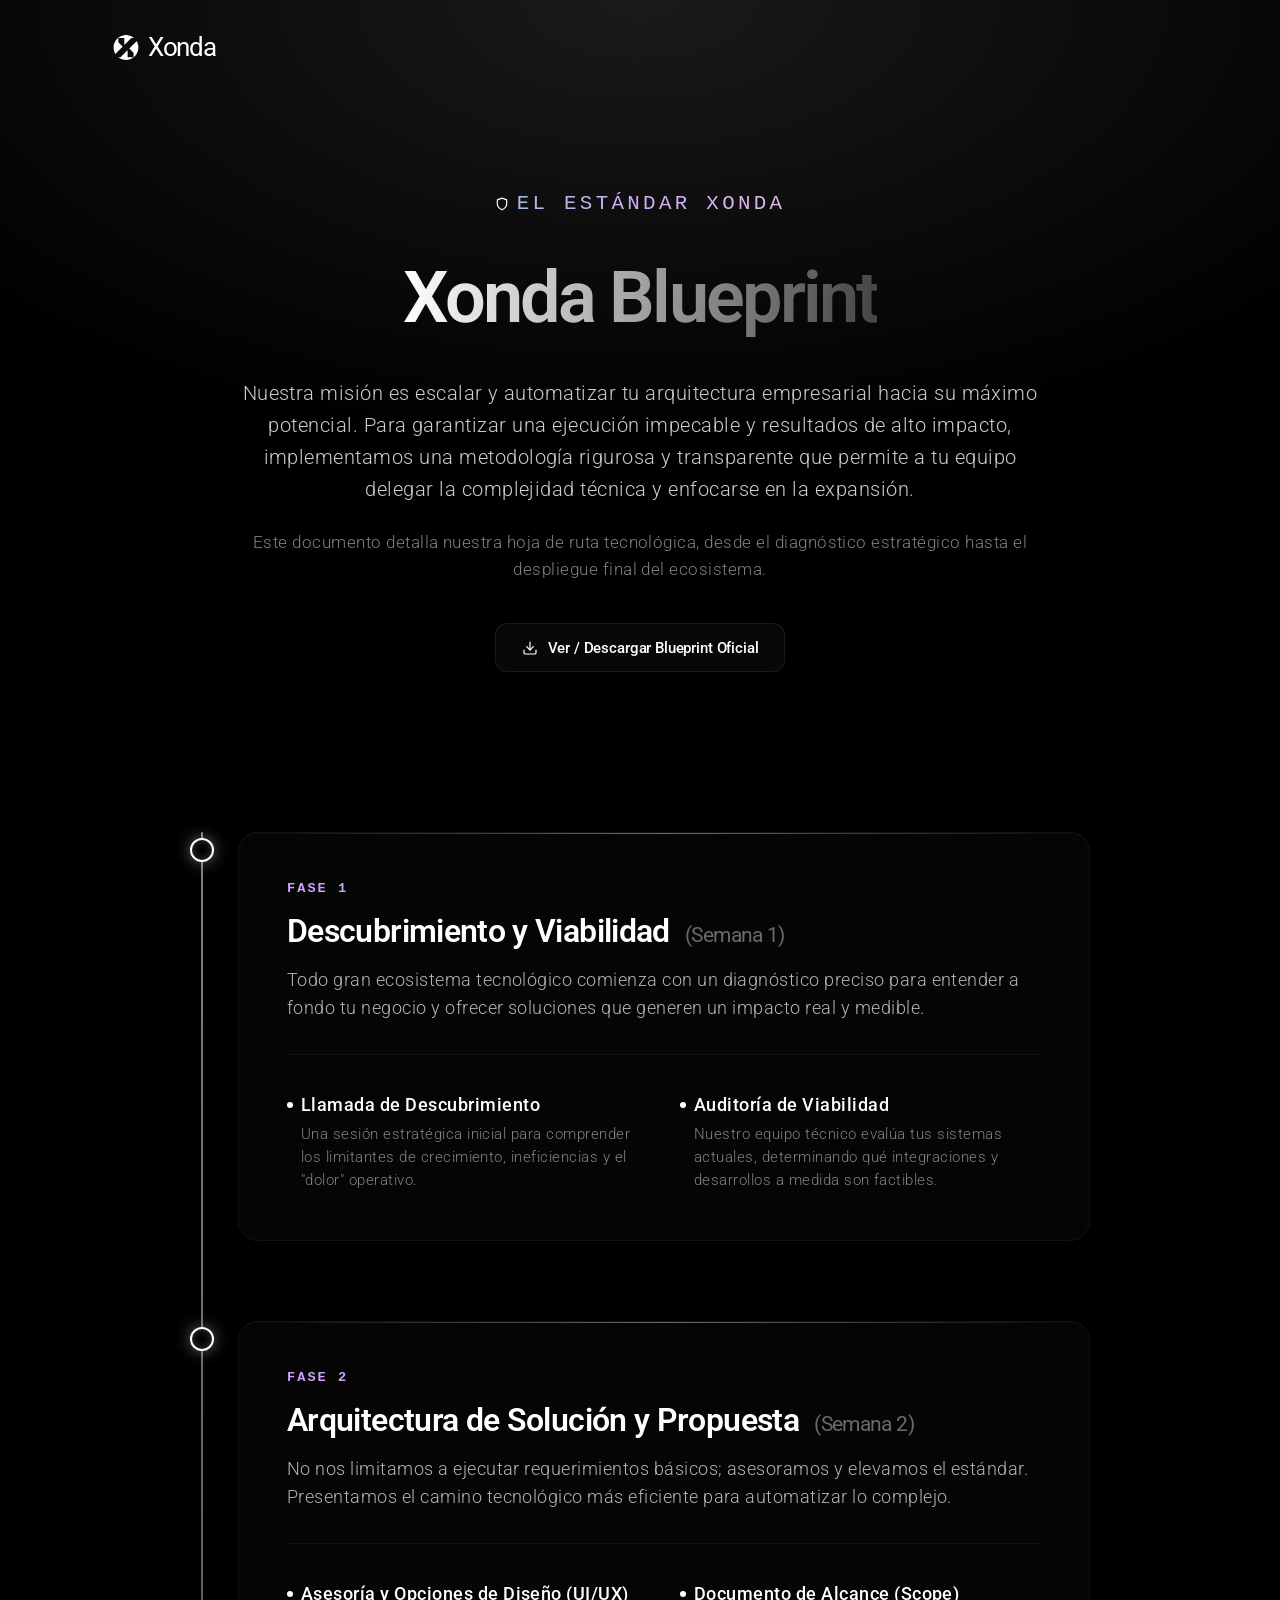
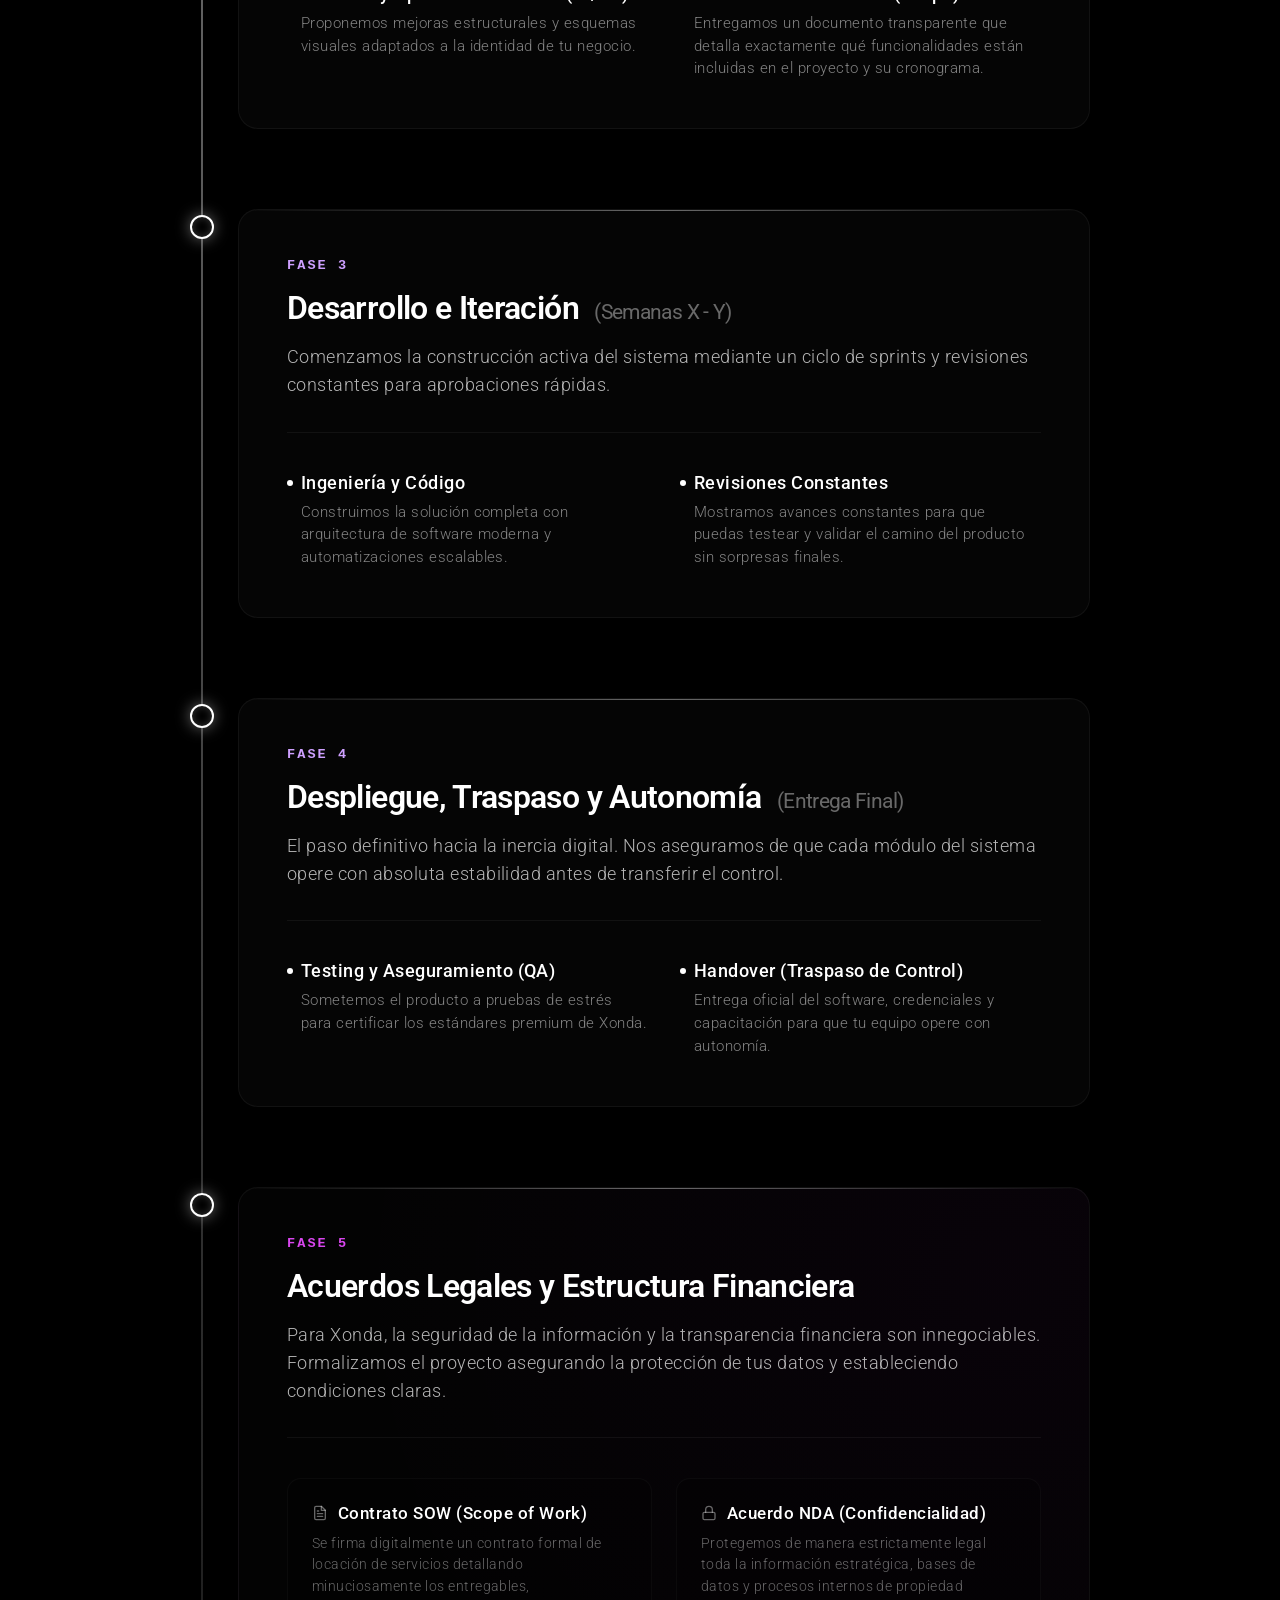
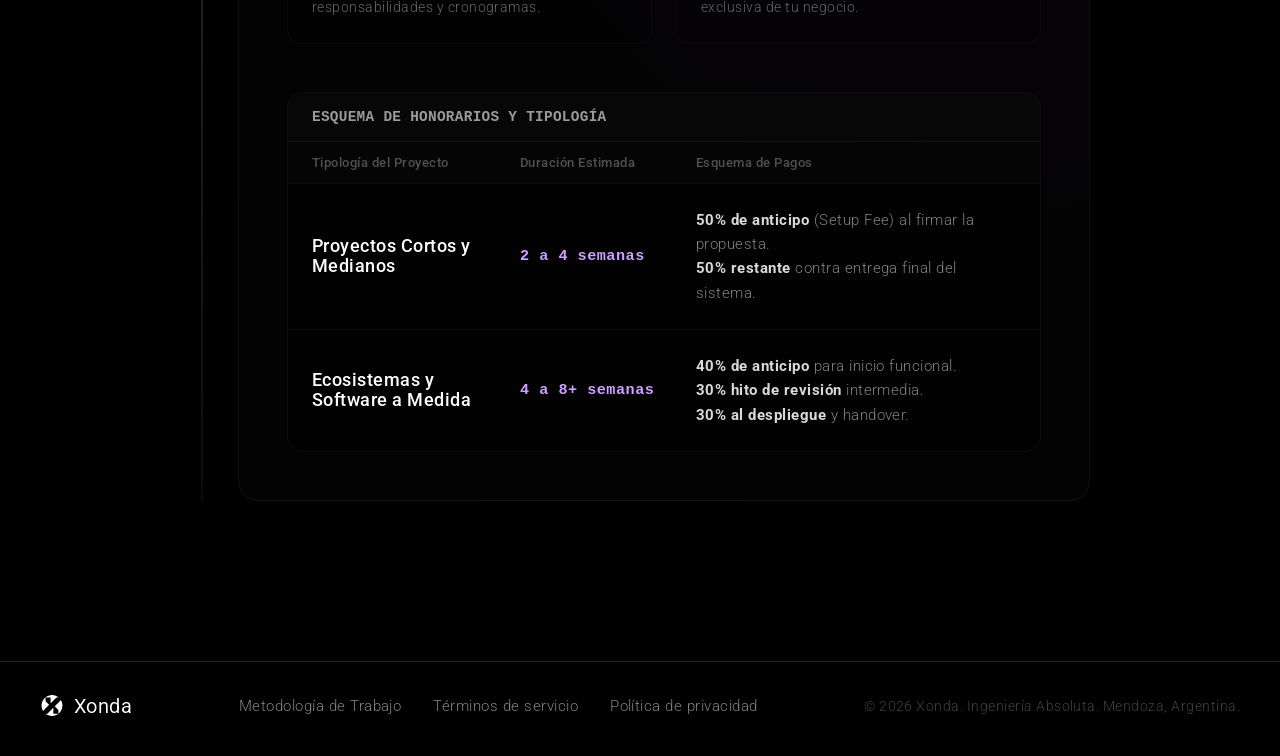
==== blueprint.html @ 981a7afd "Agregado de pestañas TyS, Blueprint y Privacidad" ====
<html>
    <head>
        <meta charset="UTF-8">
        <meta name="viewport" content="width=device-width, initial-scale=1.0">
        <title>Xonda</title>
        <link rel="icon" type="image/svg+xml" href="favicon.svg">
        <link rel="preconnect" href="https://fonts.googleapis.com">
        <link rel="preconnect" href="https://fonts.gstatic.com" crossorigin>
        <link href="https://fonts.googleapis.com/css2?family=Roboto:wght@300;400;500;600;700&display=swap" rel="stylesheet">
        <link rel="stylesheet" href="global.css">
        <link rel="stylesheet" href="blueprint.css">
    </head>

    <nav class="navbar">
        <a href="index.html" class="logo">
            <svg width="28" height="25" viewBox="0 0 2490 2242" xmlns="http://www.w3.org/2000/svg">
                <g transform="translate(0, 2242) scale(0.1, -0.1)" fill="currentColor" stroke="none">
                    <path d="M12160 22313 c-315 -7 -880 -52 -1180 -93 -551 -76 -1030 -174 -1540 -314 -306 -85 -725 -228 -853 -292 -16 -8 -35 -14 -43 -14 -8 0 -25 -6 -37 -14 -12 -8 -51 -24 -85 -35 -35 -11 -79 -30 -97 -41 -18 -11 -44 -20 -59 -20 -14 0 -26 -3 -26 -7 0 -9 -69 -38 -112 -49 -16 -3 -28 -10 -28 -15 0 -5 -7 -9 -15 -9 -8 0 -38 -11 -67 -25 -28 -14 -56 -25 -61 -25 -6 0 -52 -20 -104 -45 -51 -25 -96 -45 -98 -45 -3 0 -42 -17 -88 -39 -45 -21 -120 -56 -167 -77 -361 -164 -886 -471 -1365 -798 -769 -524 -1523 -1203 -2160 -1946 -389 -453 -799 -1026 -1101 -1536 -206 -349 -498 -918 -634 -1234 -204 -473 -381 -968 -489 -1365 -42 -156 -102 -384 -111 -425 -5 -19 -25 -109 -45 -200 -20 -91 -45 -201 -55 -245 -32 -133 -107 -569 -129 -750 -31 -261 -59 -586 -71 -845 -6 -129 -13 -241 -16 -249 -12 -35 -4 -810 11 -1013 45 -642 122 -1215 225 -1668 4 -19 20 -89 34 -155 83 -375 241 -922 351 -1215 30 -80 55 -149 55 -152 0 -4 18 -46 40 -93 22 -47 40 -92 40 -98 1 -7 14 -37 30 -67 17 -30 30 -65 30 -77 0 -13 3 -23 8 -23 8 0 37 -69 48 -112 3 -16 10 -28 15 -28 5 0 9 -7 9 -16 0 -8 11 -34 23 -57 13 -23 27 -55 31 -72 11 -44 39 -105 48 -105 4 0 8 -5 8 -11 0 -15 93 -203 102 -207 4 -2 8 -8 8 -14 0 -34 385 -789 478 -938 8 -12 300 276 1378 1357 753 754 2212 2217 3243 3250 1030 1033 1884 1892 1898 1909 l24 32 -26 38 c-14 22 -883 894 -1931 1939 l-1906 1900 1 1975 c1 1864 2 1976 19 1989 14 11 416 12 2507 6 1370 -4 2560 -10 2645 -14 l155 -6 6 -960 c3 -528 7 -1939 8 -3135 1 -1196 4 -2185 7 -2198 5 -16 13 -22 26 -20 21 3 -102 -119 3596 3583 1467 1468 2686 2686 2710 2707 l43 38 1055 0 c580 0 1054 4 1054 8 0 11 -46 32 -70 32 -25 0 -80 48 -80 70 0 33 -452 363 -845 617 -580 374 -1364 775 -1892 967 -40 14 -103 37 -141 51 -37 14 -74 25 -82 25 -8 0 -24 7 -34 15 -11 8 -28 15 -39 15 -10 0 -33 6 -50 14 -18 7 -63 23 -101 35 -37 12 -86 30 -109 41 -22 11 -55 20 -72 20 -17 0 -40 7 -51 15 -10 8 -31 15 -46 15 -15 0 -29 4 -32 9 -3 5 -23 12 -43 16 -21 4 -42 10 -48 15 -5 4 -37 15 -70 24 -33 9 -73 22 -90 27 -16 6 -43 15 -60 19 -16 5 -77 23 -135 40 -370 112 -664 176 -1215 264 -432 69 -842 107 -1360 126 -253 9 -340 10 -605 3z"/>
                    <path d="M21915 16839 c-66 -35 -141 -95 -187 -151 -24 -29 -104 -111 -177 -183 -74 -71 -189 -185 -255 -253 -285 -289 -869 -865 -956 -943 -96 -85 -181 -171 -530 -532 -107 -111 -386 -390 -619 -622 -234 -231 -540 -537 -680 -680 -140 -143 -357 -361 -481 -485 -2170 -2164 -2652 -2648 -2656 -2666 -3 -13 -2 -33 2 -46 4 -13 330 -345 725 -738 1576 -1568 3109 -3101 3124 -3123 13 -21 15 -242 15 -1963 0 -1734 -1 -1940 -15 -1950 -35 -26 -5222 -30 -5289 -4 -18 6 -24 19 -30 56 -10 74 -6 2564 4 2709 21 285 23 410 9 565 -11 123 -14 439 -14 1530 0 1300 -1 1377 -18 1403 -9 15 -23 27 -29 27 -14 0 45 59 -2112 -2095 -2751 -2747 -4205 -4190 -4228 -4197 -13 -3 -451 -6 -975 -7 -523 -1 -958 -4 -966 -7 -23 -8 8 -41 133 -141 166 -132 596 -430 816 -563 31 -19 73 -45 92 -58 19 -13 128 -78 241 -144 235 -138 417 -231 701 -360 25 -11 95 -45 157 -74 61 -30 116 -54 122 -54 6 0 11 -4 11 -8 0 -9 61 -37 105 -48 17 -4 49 -18 72 -31 23 -12 49 -23 57 -23 9 0 16 -4 16 -9 0 -5 12 -12 28 -15 43 -11 112 -40 112 -48 0 -5 12 -8 26 -8 15 0 41 -9 58 -19 17 -11 63 -31 101 -45 70 -26 105 -41 137 -57 18 -9 48 -20 158 -59 36 -12 70 -26 75 -30 15 -12 284 -94 435 -134 72 -19 159 -43 205 -56 17 -5 48 -12 70 -16 22 -4 54 -13 72 -21 18 -7 46 -13 62 -13 16 0 33 -5 36 -10 3 -6 21 -10 39 -10 19 0 50 -7 69 -15 20 -8 52 -15 71 -15 19 0 36 -5 38 -11 2 -6 26 -13 53 -16 28 -3 55 -10 62 -15 7 -6 40 -12 73 -15 33 -3 63 -10 66 -14 3 -5 26 -9 52 -9 26 -1 58 -7 72 -15 14 -8 40 -14 58 -15 18 0 43 -5 54 -11 11 -6 44 -15 72 -19 28 -5 114 -19 191 -33 77 -14 185 -30 240 -37 55 -6 136 -16 180 -22 44 -6 136 -15 205 -19 69 -4 168 -14 220 -23 73 -13 105 -14 140 -6 31 7 68 7 120 0 182 -26 366 -40 408 -31 26 5 74 5 120 -1 91 -12 582 -4 792 12 80 7 161 11 180 11 19 -1 80 6 135 15 55 9 154 19 220 23 66 3 130 12 142 19 12 6 55 12 97 12 41 0 87 5 103 11 15 6 73 15 128 19 179 15 384 50 590 100 51 12 79 19 170 40 28 6 68 14 90 17 22 3 49 12 60 19 11 8 32 14 48 14 16 0 38 5 50 12 12 6 42 15 67 19 48 8 126 26 225 54 33 9 76 20 95 25 159 40 491 139 560 166 36 14 83 33 105 41 22 8 53 21 68 29 16 8 36 14 45 14 9 0 26 7 36 15 11 8 26 15 33 15 7 0 36 11 65 25 28 14 59 25 67 25 9 0 41 13 71 30 30 16 67 29 82 30 14 0 28 3 30 8 5 11 69 40 106 47 17 4 32 11 32 16 0 5 7 9 16 9 8 0 34 11 57 23 23 13 56 27 72 31 44 11 105 39 105 48 0 4 5 8 11 8 15 0 203 93 207 102 2 4 10 8 17 8 7 0 53 20 101 44 78 39 173 84 334 159 25 11 92 48 150 81 91 52 133 77 225 133 11 7 40 23 65 35 25 13 47 25 50 28 3 3 32 23 65 45 33 22 62 42 65 45 3 3 23 14 45 24 22 11 63 36 90 57 28 20 66 45 85 55 19 10 39 23 45 27 5 4 66 45 135 91 202 134 270 181 370 261 52 42 114 90 138 107 24 18 42 40 42 51 0 27 37 57 70 57 26 0 90 51 90 72 0 4 7 8 15 8 8 0 15 4 15 8 0 5 18 16 40 26 21 9 54 36 72 59 48 62 59 72 99 90 21 9 66 43 102 74 251 224 334 303 540 512 349 355 641 679 828 921 37 47 150 198 251 335 240 325 401 563 553 817 18 30 41 72 192 347 42 77 82 153 209 401 38 74 75 141 82 148 6 7 12 19 12 27 0 17 33 75 43 75 4 0 7 5 7 10 0 6 28 68 61 138 57 118 113 250 211 497 22 55 53 134 70 175 17 41 44 113 60 160 16 47 43 119 59 160 36 95 149 473 149 501 0 11 5 30 12 42 6 12 15 38 19 57 4 19 15 62 24 95 28 99 46 177 54 225 4 25 13 55 19 67 7 12 12 34 12 50 0 16 6 37 14 48 7 11 16 38 19 60 5 37 15 82 37 175 60 248 120 576 120 659 0 14 6 64 14 111 23 132 37 237 46 335 5 50 13 126 19 170 27 198 51 668 51 988 0 557 -38 1180 -85 1399 -8 37 -15 82 -15 101 0 19 -7 51 -15 70 -8 20 -15 64 -15 97 0 33 -4 68 -10 78 -10 17 -25 112 -39 237 -4 39 -13 83 -19 98 -7 16 -12 45 -12 65 -1 20 -7 48 -15 62 -8 14 -14 48 -15 77 0 28 -4 54 -9 57 -4 3 -11 35 -14 72 -4 36 -11 71 -15 78 -5 6 -12 36 -14 66 -3 30 -11 56 -17 58 -6 2 -11 19 -11 39 0 19 -6 58 -14 86 -7 29 -21 88 -31 132 -30 139 -133 490 -190 645 -7 19 -18 53 -25 75 -7 22 -18 54 -25 70 -8 17 -29 77 -48 135 -19 58 -40 116 -45 130 -6 14 -36 95 -68 180 -67 183 -158 395 -243 572 -33 70 -61 132 -61 137 0 5 -3 11 -8 13 -8 4 -102 193 -102 207 0 5 -3 11 -7 13 -5 2 -26 39 -47 83 -22 44 -42 82 -46 85 -3 3 -14 24 -23 48 -9 23 -27 59 -40 80 -13 20 -40 71 -61 112 -21 41 -63 117 -93 168 -60 103 -69 107 -138 71z"/>
                </g>
            </svg>
            <span>Xonda</span>
        </a>
        
    </nav>

    <section class="blueprint-hero">
        <div class="blueprint-hero-content">
            <div class="solucion-tag-premium">
                <svg width="14" height="14" viewBox="0 0 24 24" fill="none" stroke="currentColor" stroke-width="2" stroke-linecap="round" stroke-linejoin="round">
                    <path d="M12 22s8-4 8-10V5l-8-3-8 3v7c0 6 8 10 8 10z"></path>
                </svg>
                El Estándar Xonda
            </div>
            <h1 class="blueprint-title">Xonda Blueprint</h1>
            <p class="blueprint-desc">
                Nuestra misión es escalar y automatizar tu arquitectura empresarial hacia su máximo potencial. Para garantizar una ejecución impecable y resultados de alto impacto, implementamos una metodología rigurosa y transparente que permite a tu equipo delegar la complejidad técnica y enfocarse en la expansión.
            </p>
            <p class="blueprint-desc-sub">
                Este documento detalla nuestra hoja de ruta tecnológica, desde el diagnóstico estratégico hasta el despliegue final del ecosistema.
            </p>
            <a href="xonda-blueprint.pdf" target="_blank" rel="noopener noreferrer" class="btn-download-blueprint">
                <svg width="16" height="16" viewBox="0 0 24 24" fill="none" stroke="currentColor" stroke-width="1.8" stroke-linecap="round" stroke-linejoin="round">
                    <path d="M21 15v4a2 2 0 0 1-2 2H5a2 2 0 0 1-2-2v-4"></path>
                    <polyline points="7 10 12 15 17 10"></polyline>
                    <line x1="12" y1="15" x2="12" y2="3"></line>
                </svg>
                Ver / Descargar Blueprint Oficial
            </a>
        </div>
    </section>

    <section class="timeline-section">
        <div class="timeline-container">
            <div class="timeline-line"></div>

            <div class="timeline-node">
                <div class="timeline-dot"></div>
                <div class="timeline-content">
                    <span class="phase-number">Fase 1</span>
                    <h3>Descubrimiento y Viabilidad <span>(Semana 1)</span></h3>
                    <p class="phase-intro">Todo gran ecosistema tecnológico comienza con un diagnóstico preciso para entender a fondo tu negocio y ofrecer soluciones que generen un impacto real y medible.</p>
                    <div class="phase-details">
                        <div class="phase-item">
                            <h4>Llamada de Descubrimiento</h4>
                            <p>Una sesión estratégica inicial para comprender los limitantes de crecimiento, ineficiencias y el "dolor" operativo.</p>
                        </div>
                        <div class="phase-item">
                            <h4>Auditoría de Viabilidad</h4>
                            <p>Nuestro equipo técnico evalúa tus sistemas actuales, determinando qué integraciones y desarrollos a medida son factibles.</p>
                        </div>
                    </div>
                </div>
            </div>

            <div class="timeline-node">
                <div class="timeline-dot"></div>
                <div class="timeline-content">
                    <span class="phase-number">Fase 2</span>
                    <h3>Arquitectura de Solución y Propuesta <span>(Semana 2)</span></h3>
                    <p class="phase-intro">No nos limitamos a ejecutar requerimientos básicos; asesoramos y elevamos el estándar. Presentamos el camino tecnológico más eficiente para automatizar lo complejo.</p>
                    <div class="phase-details">
                        <div class="phase-item">
                            <h4>Asesoría y Opciones de Diseño (UI/UX)</h4>
                            <p>Proponemos mejoras estructurales y esquemas visuales adaptados a la identidad de tu negocio.</p>
                        </div>
                        <div class="phase-item">
                            <h4>Documento de Alcance (Scope)</h4>
                            <p>Entregamos un documento transparente que detalla exactamente qué funcionalidades están incluidas en el proyecto y su cronograma.</p>
                        </div>
                    </div>
                </div>
            </div>
            
            <div class="timeline-node">
                <div class="timeline-dot"></div>
                <div class="timeline-content">
                    <span class="phase-number">Fase 3</span>
                    <h3>Desarrollo e Iteración <span>(Semanas X - Y)</span></h3>
                    <p class="phase-intro">Comenzamos la construcción activa del sistema mediante un ciclo de sprints y revisiones constantes para aprobaciones rápidas.</p>
                    <div class="phase-details">
                        <div class="phase-item">
                            <h4>Ingeniería y Código</h4>
                            <p>Construimos la solución completa con arquitectura de software moderna y automatizaciones escalables.</p>
                        </div>
                        <div class="phase-item">
                            <h4>Revisiones Constantes</h4>
                            <p>Mostramos avances constantes para que puedas testear y validar el camino del producto sin sorpresas finales.</p>
                        </div>
                    </div>
                </div>
            </div>

            <div class="timeline-node">
                <div class="timeline-dot"></div>
                <div class="timeline-content">
                    <span class="phase-number">Fase 4</span>
                    <h3>Despliegue, Traspaso y Autonomía <span>(Entrega Final)</span></h3>
                    <p class="phase-intro">El paso definitivo hacia la inercia digital. Nos aseguramos de que cada módulo del sistema opere con absoluta estabilidad antes de transferir el control.</p>
                    <div class="phase-details">
                        <div class="phase-item">
                            <h4>Testing y Aseguramiento (QA)</h4>
                            <p>Sometemos el producto a pruebas de estrés para certificar los estándares premium de Xonda.</p>
                        </div>
                        <div class="phase-item">
                            <h4>Handover (Traspaso de Control)</h4>
                            <p>Entrega oficial del software, credenciales y capacitación para que tu equipo opere con autonomía.</p>
                        </div>
                    </div>
                </div>
            </div>

            <div class="timeline-node">
                <div class="timeline-dot"></div>
                <div class="timeline-content financial-card">
                    <span class="phase-number" style="color: #D946EF;">Fase 5</span>
                    <h3>Acuerdos Legales y Estructura Financiera</h3>
                    <p class="phase-intro">Para Xonda, la seguridad de la información y la transparencia financiera son innegociables. Formalizamos el proyecto asegurando la protección de tus datos y estableciendo condiciones claras.</p>
                    
                    <div class="legal-grid">
                        <div class="legal-box">
                            <h4>
                                <svg width="16" height="16" viewBox="0 0 24 24" fill="none" stroke="currentColor" stroke-width="2" stroke-linecap="round" stroke-linejoin="round"><path d="M14 2H6a2 2 0 0 0-2 2v16a2 2 0 0 0 2 2h12a2 2 0 0 0 2-2V8z"></path><polyline points="14 2 14 8 20 8"></polyline><line x1="16" y1="13" x2="8" y2="13"></line><line x1="16" y1="17" x2="8" y2="17"></line><polyline points="10 9 9 9 8 9"></polyline></svg>
                                Contrato SOW (Scope of Work)
                            </h4>
                            <p>Se firma digitalmente un contrato formal de locación de servicios detallando minuciosamente los entregables, responsabilidades y cronogramas.</p>
                        </div>
                        <div class="legal-box">
                            <h4>
                                <svg width="16" height="16" viewBox="0 0 24 24" fill="none" stroke="currentColor" stroke-width="2" stroke-linecap="round" stroke-linejoin="round"><rect x="3" y="11" width="18" height="11" rx="2" ry="2"></rect><path d="M7 11V7a5 5 0 0 1 10 0v4"></path></svg>
                                Acuerdo NDA (Confidencialidad)
                            </h4>
                            <p>Protegemos de manera estrictamente legal toda la información estratégica, bases de datos y procesos internos de propiedad exclusiva de tu negocio.</p>
                        </div>
                    </div>

                    <div class="pricing-dashboard">
                        <div class="dashboard-header">Esquema de Honorarios y Tipología</div>
                        <div class="dashboard-grid">
                            <div class="dashboard-row header-row">
                                <div>Tipología del Proyecto</div>
                                <div>Duración Estimada</div>
                                <div>Esquema de Pagos</div>
                            </div>
                            <div class="dashboard-row">
                                <div class="project-type">Proyectos Cortos y Medianos</div>
                                <div class="project-duration">2 a 4 semanas</div>
                                <div class="project-payment"><strong>50% de anticipo</strong> (Setup Fee) al firmar la propuesta.<br><strong>50% restante</strong> contra entrega final del sistema.</div>
                            </div>
                            <div class="dashboard-row">
                                <div class="project-type">Ecosistemas y Software a Medida</div>
                                <div class="project-duration">4 a 8+ semanas</div>
                                <div class="project-payment"><strong>40% de anticipo</strong> para inicio funcional.<br><strong>30% hito de revisión</strong> intermedia.<br><strong>30% al despliegue</strong> y handover.</div>
                            </div>
                        </div>
                    </div>

                </div>
            </div>
            
        </div>
    </section>
    
    <footer class="footer-premium">
        <div class="footer-inner">
            
            <a href="index.html" class="footer-logo-premium">
                <svg width="24" height="21" viewBox="0 0 2490 2242" xmlns="http://www.w3.org/2000/svg">
                    <g transform="translate(0, 2242) scale(0.1, -0.1)" fill="currentColor" stroke="none">
                        <path d="M12160 22313 c-315 -7 -880 -52 -1180 -93 -551 -76 -1030 -174 -1540 -314 -306 -85 -725 -228 -853 -292 -16 -8 -35 -14 -43 -14 -8 0 -25 -6 -37 -14 -12 -8 -51 -24 -85 -35 -35 -11 -79 -30 -97 -41 -18 -11 -44 -20 -59 -20 -14 0 -26 -3 -26 -7 0 -9 -69 -38 -112 -49 -16 -3 -28 -10 -28 -15 0 -5 -7 -9 -15 -9 -8 0 -38 -11 -67 -25 -28 -14 -56 -25 -61 -25 -6 0 -52 -20 -104 -45 -51 -25 -96 -45 -98 -45 -3 0 -42 -17 -88 -39 -45 -21 -120 -56 -167 -77 -361 -164 -886 -471 -1365 -798 -769 -524 -1523 -1203 -2160 -1946 -389 -453 -799 -1026 -1101 -1536 -206 -349 -498 -918 -634 -1234 -204 -473 -381 -968 -489 -1365 -42 -156 -102 -384 -111 -425 -5 -19 -25 -109 -45 -200 -20 -91 -45 -201 -55 -245 -32 -133 -107 -569 -129 -750 -31 -261 -59 -586 -71 -845 -6 -129 -13 -241 -16 -249 -12 -35 -4 -810 11 -1013 45 -642 122 -1215 225 -1668 4 -19 20 -89 34 -155 83 -375 241 -922 351 -1215 30 -80 55 -149 55 -152 0 -4 18 -46 40 -93 22 -47 40 -92 40 -98 1 -7 14 -37 30 -67 17 -30 30 -65 30 -77 0 -13 3 -23 8 -23 8 0 37 -69 48 -112 3 -16 10 -28 15 -28 5 0 9 -7 9 -16 0 -8 11 -34 23 -57 13 -23 27 -55 31 -72 11 -44 39 -105 48 -105 4 0 8 -5 8 -11 0 -15 93 -203 102 -207 4 -2 8 -8 8 -14 0 -34 385 -789 478 -938 8 -12 300 276 1378 1357 753 754 2212 2217 3243 3250 1030 1033 1884 1892 1898 1909 l24 32 -26 38 c-14 22 -883 894 -1931 1939 l-1906 1900 1 1975 c1 1864 2 1976 19 1989 14 11 416 12 2507 6 1370 -4 2560 -10 2645 -14 l155 -6 6 -960 c3 -528 7 -1939 8 -3135 1 -1196 4 -2185 7 -2198 5 -16 13 -22 26 -20 21 3 -102 -119 3596 3583 1467 1468 2686 2686 2710 2707 l43 38 1055 0 c580 0 1054 4 1054 8 0 11 -46 32 -70 32 -25 0 -80 48 -80 70 0 33 -452 363 -845 617 -580 374 -1364 775 -1892 967 -40 14 -103 37 -141 51 -37 14 -74 25 -82 25 -8 0 -24 7 -34 15 -11 8 -28 15 -39 15 -10 0 -33 6 -50 14 -18 7 -63 23 -101 35 -37 12 -86 30 -109 41 -22 11 -55 20 -72 20 -17 0 -40 7 -51 15 -10 8 -31 15 -46 15 -15 0 -29 4 -32 9 -3 5 -23 12 -43 16 -21 4 -42 10 -48 15 -5 4 -37 15 -70 24 -33 9 -73 22 -90 27 -16 6 -43 15 -60 19 -16 5 -77 23 -135 40 -370 112 -664 176 -1215 264 -432 69 -842 107 -1360 126 -253 9 -340 10 -605 3z"/>
                        <path d="M21915 16839 c-66 -35 -141 -95 -187 -151 -24 -29 -104 -111 -177 -183 -74 -71 -189 -185 -255 -253 -285 -289 -869 -865 -956 -943 -96 -85 -181 -171 -530 -532 -107 -111 -386 -390 -619 -622 -234 -231 -540 -537 -680 -680 -140 -143 -357 -361 -481 -485 -2170 -2164 -2652 -2648 -2656 -2666 -3 -13 -2 -33 2 -46 4 -13 330 -345 725 -738 1576 -1568 3109 -3101 3124 -3123 13 -21 15 -242 15 -1963 0 -1734 -1 -1940 -15 -1950 -35 -26 -5222 -30 -5289 -4 -18 6 -24 19 -30 56 -10 74 -6 2564 4 2709 21 285 23 410 9 565 -11 123 -14 439 -14 1530 0 1300 -1 1377 -18 1403 -9 15 -23 27 -29 27 -14 0 45 59 -2112 -2095 -2751 -2747 -4205 -4190 -4228 -4197 -13 -3 -451 -6 -975 -7 -523 -1 -958 -4 -966 -7 -23 -8 8 -41 133 -141 166 -132 596 -430 816 -563 31 -19 73 -45 92 -58 19 -13 128 -78 241 -144 235 -138 417 -231 701 -360 25 -11 95 -45 157 -74 61 -30 116 -54 122 -54 6 0 11 -4 11 -8 0 -9 61 -37 105 -48 17 -4 49 -18 72 -31 23 -12 49 -23 57 -23 9 0 16 -4 16 -9 0 -5 12 -12 28 -15 43 -11 112 -40 112 -48 0 -5 12 -8 26 -8 15 0 41 -9 58 -19 17 -11 63 -31 101 -45 70 -26 105 -41 137 -57 18 -9 48 -20 158 -59 36 -12 70 -26 75 -30 15 -12 284 -94 435 -134 72 -19 159 -43 205 -56 17 -5 48 -12 70 -16 22 -4 54 -13 72 -21 18 -7 46 -13 62 -13 16 0 33 -5 36 -10 3 -6 21 -10 39 -10 19 0 50 -7 69 -15 20 -8 52 -15 71 -15 19 0 36 -5 38 -11 2 -6 26 -13 53 -16 28 -3 55 -10 62 -15 7 -6 40 -12 73 -15 33 -3 63 -10 66 -14 3 -5 26 -9 52 -9 26 -1 58 -7 72 -15 14 -8 40 -14 58 -15 18 0 43 -5 54 -11 11 -6 44 -15 72 -19 28 -5 114 -19 191 -33 77 -14 185 -30 240 -37 55 -6 136 -16 180 -22 44 -6 136 -15 205 -19 69 -4 168 -14 220 -23 73 -13 105 -14 140 -6 31 7 68 7 120 0 182 -26 366 -40 408 -31 26 5 74 5 120 -1 91 -12 582 -4 792 12 80 7 161 11 180 11 19 -1 80 6 135 15 55 9 154 19 220 23 66 3 130 12 142 19 12 6 55 12 97 12 41 0 87 5 103 11 15 6 73 15 128 19 179 15 384 50 590 100 51 12 79 19 170 40 28 6 68 14 90 17 22 3 49 12 60 19 11 8 32 14 48 14 16 0 38 5 50 12 12 6 42 15 67 19 48 8 126 26 225 54 33 9 76 20 95 25 159 40 491 139 560 166 36 14 83 33 105 41 22 8 53 21 68 29 16 8 36 14 45 14 9 0 26 7 36 15 11 8 26 15 33 15 7 0 36 11 65 25 28 14 59 25 67 25 9 0 41 13 71 30 30 16 67 29 82 30 14 0 28 3 30 8 5 11 69 40 106 47 17 4 32 11 32 16 0 5 7 9 16 9 8 0 34 11 57 23 23 13 56 27 72 31 44 11 105 39 105 48 0 4 5 8 11 8 15 0 203 93 207 102 2 4 10 8 17 8 7 0 53 20 101 44 78 39 173 84 334 159 25 11 92 48 150 81 91 52 133 77 225 133 11 7 40 23 65 35 25 13 47 25 50 28 3 3 32 23 65 45 33 22 62 42 65 45 3 3 23 14 45 24 22 11 63 36 90 57 28 20 66 45 85 55 19 10 39 23 45 27 5 4 66 45 135 91 202 134 270 181 370 261 52 42 114 90 138 107 24 18 42 40 42 51 0 27 37 57 70 57 26 0 90 51 90 72 0 4 7 8 15 8 8 0 15 4 15 8 0 5 18 16 40 26 21 9 54 36 72 59 48 62 59 72 99 90 21 9 66 43 102 74 251 224 334 303 540 512 349 355 641 679 828 921 37 47 150 198 251 335 240 325 401 563 553 817 18 30 41 72 192 347 42 77 82 153 209 401 38 74 75 141 82 148 6 7 12 19 12 27 0 17 33 75 43 75 4 0 7 5 7 10 0 6 28 68 61 138 57 118 113 250 211 497 22 55 53 134 70 175 17 41 44 113 60 160 16 47 43 119 59 160 36 95 149 473 149 501 0 11 5 30 12 42 6 12 15 38 19 57 4 19 15 62 24 95 28 99 46 177 54 225 4 25 13 55 19 67 7 12 12 34 12 50 0 16 6 37 14 48 7 11 16 38 19 60 5 37 15 82 37 175 60 248 120 576 120 659 0 14 6 64 14 111 23 132 37 237 46 335 5 50 13 126 19 170 27 198 51 668 51 988 0 557 -38 1180 -85 1399 -8 37 -15 82 -15 101 0 19 -7 51 -15 70 -8 20 -15 64 -15 97 0 33 -4 68 -10 78 -10 17 -25 112 -39 237 -4 39 -13 83 -19 98 -7 16 -12 45 -12 65 -1 20 -7 48 -15 62 -8 14 -14 48 -15 77 0 28 -4 54 -9 57 -4 3 -11 35 -14 72 -4 36 -11 71 -15 78 -5 6 -12 36 -14 66 -3 30 -11 56 -17 58 -6 2 -11 19 -11 39 0 19 -6 58 -14 86 -7 29 -21 88 -31 132 -30 139 -133 490 -190 645 -7 19 -18 53 -25 75 -7 22 -18 54 -25 70 -8 17 -29 77 -48 135 -19 58 -40 116 -45 130 -6 14 -36 95 -68 180 -67 183 -158 395 -243 572 -33 70 -61 132 -61 137 0 5 -3 11 -8 13 -8 4 -102 193 -102 207 0 5 -3 11 -7 13 -5 2 -26 39 -47 83 -22 44 -42 82 -46 85 -3 3 -14 24 -23 48 -9 23 -27 59 -40 80 -13 20 -40 71 -61 112 -21 41 -63 117 -93 168 -60 103 -69 107 -138 71z"/>
                    </g>
                </svg>
                <span>Xonda</span>
            </a>
            
            <div class="footer-links-premium">
                <a href="blueprint.html">Metodología de Trabajo</a>
                <a href="terms.html">Términos de servicio</a>
                <a href="priv.html">Política de privacidad</a>
            </div>
            
            <p class="copyright-premium">© 2026 Xonda. Ingeniería Absoluta. Mendoza, Argentina.</p>
            
        </div>
    </footer>
    <script src="script.js"></script>
</html>
---- global.css ----
/* =========================================
    VARIABLES Y RESETEO GENERAL
========================================= */
:root {
    --bg-pure-black: #000;
    --text-primary: #fff;
    --text-secondary: #9CA3AF;
    --neon-cyan: #6ff1ff;
    --neon-purple: #cea0ff;
    --cubic-apple: cubic-bezier(0.16, 1, 0.3, 1);
}

*, *::before, *::after {
    margin: 0; padding: 0; box-sizing: border-box; outline: 0;
}

html { scroll-behavior: smooth; }

body {
    background-color: var(--bg-pure-black);
    color: var(--text-primary);
    font-family: "Roboto", sans-serif;
    font-weight: 300;
    letter-spacing: .03em;
    min-height: 100vh;
    overflow-x: hidden;
    position: relative;
    -webkit-font-smoothing: antialiased;
    -moz-osx-font-smoothing: grayscale;
}

/* =========================================
    ESTÉTICA DE TÍTULOS GLOBALES
========================================= */
.problemas-main-title,
.section-title-premium {background: linear-gradient(90deg, #ffffff 20%, #6b6b6b 100%) !important;-webkit-background-clip: text !important;-webkit-text-fill-color: transparent !important;background-clip: text !important;}

.section-title-premium span {color: inherit !important;-webkit-text-fill-color: transparent !important;}

.hero-title, .problemas-main-title, .section-title-premium {font-weight: 400;letter-spacing: -.04em;line-height: 1;text-align: center;background: linear-gradient(to bottom, #fff 30%, #ffffffc7 40%, #ffffffc5 50%, #ffffffbe 60%, #ffffff8f 70%, #ffffff98 80%);-webkit-background-clip: text;-webkit-text-fill-color: transparent;background-clip: text;padding-bottom: 12px;}

/* =========================================
    UTILIDADES GLOBALES (Luces, Animaciones, Etiquetas)
========================================= */
.reveal {opacity: 0; transform: translateY(30px); transition: all 1s var(--cubic-apple);}
.reveal.activa { opacity: 1; transform: translateY(0); }

.techo-luz {position: absolute; top: -150px; left: 50%; transform: translateX(-50%);width: 800px; height: 400px; background: rgba(255, 255, 255, .09);border-radius: 0 0 400px 400px; filter: blur(80px); z-index: 0; pointer-events: none;}

.solucion-tag-premium, .card-mini-title-premium {display: inline-flex; align-items: center; gap: 8px; width: fit-content; margin-bottom: 1.2rem;font-size: 1.3rem; font-weight: 400; text-transform: uppercase; letter-spacing: 0.16em; font-family: monospace;background: linear-gradient(90deg, #9cc5d6 0%, #d3aaf8 50%, #dfb7e6 100%);-webkit-background-clip: text; -webkit-text-fill-color: transparent; background-clip: text;}

/* =========================================
    NAVBAR Y BOTONES GLOBALES
========================================= */
.navbar {display: flex; justify-content: space-between; align-items: center;padding: 2rem 7rem; position: absolute; top: 0; left: 50%; transform: translateX(-50%);width: 100%; max-width: 120rem; z-index: 10000;}

.logo { display: flex; align-items: center; gap: .5rem; text-decoration: none; font-size: 1.6rem; color: var(--text-primary); letter-spacing: -.05em; font-weight: 400; }

.btn-contact, .btn-primary { display: inline-flex; align-items: center; justify-content: center; gap: 1rem; text-decoration: none; transition: all .3s ease; }
.btn-contact { background: rgba(37, 37, 37, .69); border-radius: 10px; padding: 6px 12px; color: #fff; font-size: 1.35rem; border: 1px solid transparent; }
.btn-contact:hover { background: rgba(255, 255, 255, .08); border-color: rgba(255, 255, 255, .2); }

.btn-primary { background: #fff; color: #000; font-weight: 500; font-size: 1.5rem; padding: 16px 36px; border-radius: 8px; }
.btn-primary:hover { transform: translateY(-2px); box-shadow: 0 10px 25px rgba(255, 255, 255, .15); }

/* =========================================
    FOOTER PREMIUM
========================================= */
.footer-premium {
    position: relative; width: 100%; background: #000; padding: 32px 24px; border-top: 1px solid rgba(255, 255, 255, 0.15); overflow: hidden; z-index: 100;
}
.footer-inner { display: flex; justify-content: space-between; align-items: center; width: 100%; max-width: 1200px; margin: 0 auto; }

.footer-logo-premium { display: flex; align-items: center; gap: 10px; text-decoration: none; font-size: 1.25rem; font-weight: 380; color: var(--text-primary); transition: transform 0.3s var(--cubic-apple); }
.footer-logo-premium:hover { transform: scale(1.05); }

.footer-links-premium { display: flex; gap: 32px; }
.footer-links-premium a { color: rgba(255, 255, 255, 0.5); text-decoration: none; font-size: 0.95rem; transition: color 0.3s ease; }
.footer-links-premium a:hover { color: #fff; }

.copyright-premium { color: rgba(255, 255, 255, 0.25); font-size: 0.85rem; }

.luz-cenital-fondo {
    position: absolute; bottom: 0; left: 50%; transform: translateX(-50%);
    width: 100vw; max-width: 1400px; height: 550px; pointer-events: none; z-index: -1;
    background: radial-gradient(ellipse at bottom center, rgba(255, 255, 255, 0.4) 0%, rgba(255, 255, 255, 0.08) 45%, transparent 75%);
}

/* =========================================
    SCROLLBARS & SPINNER
========================================= */
::-webkit-scrollbar { width: 8px; }
::-webkit-scrollbar-track { background: var(--bg-pure-black); }
::-webkit-scrollbar-thumb { background: rgba(255, 255, 255, 0.15); border-radius: 10px; }
::-webkit-scrollbar-thumb:hover { background: rgba(255, 255, 255, 0.3); }
::selection { background: rgba(255, 255, 255, 0.9); color: #000; }
::-moz-selection { background: rgba(255, 255, 255, 0.9); color: #000; }
@keyframes spinner { to { transform: rotate(360deg); } }

/* =========================================
    MEDIA QUERIES GLOBALES (Solo Navbar y Footer)
========================================= */
@media(max-width: 968px) {
    .navbar { padding: 20px 24px; }
    .footer-inner { flex-direction: column; gap: 24px; text-align: center; }
    .footer-links-premium { flex-direction: column; gap: 16px; }
}
---- blueprint.css ----
/* =========================================
   PÁGINA: XONDA BLUEPRINT (METODOLOGÍA)
========================================= */

/* HERO DE BLUEPRINT */
.blueprint-hero {
    min-height: 50vh; display: flex; align-items: center; justify-content: center; padding: 12rem 2rem 6rem; position: relative;
    /* Luz Cenital Invertida (Spotlight) */
    background: radial-gradient(ellipse 70% 60% at 50% 0%, rgba(255, 255, 255, 0.10) 0%, transparent 100%);
}

.blueprint-hero-content { max-width: 800px; text-align: center; display: flex; flex-direction: column; align-items: center; gap: 1.5rem; }

.blueprint-title {
    font-size: clamp(3rem, 6vw, 4.5rem); font-weight: 600; letter-spacing: -0.04em; line-height: 1.1; margin-bottom: 1rem;
    background: linear-gradient(90deg, #FFFFFF 0%, rgba(255, 255, 255, 0.25) 100%);
    -webkit-background-clip: text; -webkit-text-fill-color: transparent; background-clip: text;
}

.blueprint-desc { font-size: 1.25rem; color: rgba(255, 255, 255, 0.8); line-height: 1.6; }
.blueprint-desc-sub { font-size: 1.05rem; color: rgba(255, 255, 255, 0.5); line-height: 1.6; }

/* =========================================
   LÍNEA DE TIEMPO (TIMELINE)
========================================= */
.timeline-section { padding: 4rem 2rem 10rem; display: flex; justify-content: center; }
.timeline-container { max-width: 900px; width: 100%; position: relative; padding-left: 3rem; }

/* El hilo conductor vertical */
.timeline-line { position: absolute; top: 0; left: 11px; width: 2px; height: 100%; background: linear-gradient(180deg, rgba(255, 255, 255, 0.5) 0%, rgba(255, 255, 255, 0.05) 100%); border-radius: 2px; }

/* Nodos individuales (Fases) */
.timeline-node { position: relative; margin-bottom: 5rem; }
.timeline-node:last-child { margin-bottom: 0; }

.timeline-dot {
    position: absolute; top: 6px; left: -3rem; width: 24px; height: 24px; z-index: 2; border-radius: 50%;
    background: var(--bg-pure-black); border: 2px solid var(--text-primary);
    box-shadow: 0 0 15px rgba(255, 255, 255, 0.4), inset 0 0 8px rgba(255, 255, 255, 0.2);
}

/* Tarjetas de Cristal Premium */
.timeline-content {
    background: rgba(255, 255, 255, 0.02); border: 1px solid rgba(255, 255, 255, 0.05); border-radius: 20px; padding: 3rem; position: relative; overflow: hidden;
    box-shadow: 0 20px 40px rgba(0, 0, 0, 0.3); transition: transform 0.3s ease, border-color 0.3s ease;
}
.timeline-content:hover { transform: translateY(-5px); border-color: rgba(255, 255, 255, 0.15); }
.timeline-content::before { content: ''; position: absolute; top: 0; left: 0; width: 100%; height: 1px; background: linear-gradient(90deg, transparent 0%, rgba(255, 255, 255, 0.4) 50%, transparent 100%); }

/* Textos de la Línea de Tiempo */
.phase-number { display: inline-block; font-family: monospace; font-size: 0.85rem; text-transform: uppercase; letter-spacing: 0.15em; font-weight: 700; margin-bottom: 1rem; color: var(--neon-purple); }
.timeline-content h3 { font-size: 2rem; font-weight: 600; color: var(--text-primary); margin-bottom: 1rem; letter-spacing: -0.02em; }
.timeline-content h3 span { font-weight: 400; color: rgba(255, 255, 255, 0.4); font-size: 1.3rem; margin-left: 8px; }
.phase-intro { font-size: 1.1rem; color: rgba(255, 255, 255, 0.7); line-height: 1.6; margin-bottom: 2.5rem; padding-bottom: 2rem; border-bottom: 1px solid rgba(255, 255, 255, 0.05); }

/* Grillas Internas */
.phase-details { display: grid; grid-template-columns: 1fr; gap: 2rem; }
.phase-item h4 { font-size: 1.1rem; color: var(--text-primary); font-weight: 500; margin-bottom: 0.5rem; display: flex; align-items: center; gap: 8px; }
.phase-item h4::before { content: ''; display: block; width: 6px; height: 6px; background: var(--text-primary); border-radius: 50%; }
.phase-item p { font-size: 0.95rem; color: rgba(255, 255, 255, 0.5); line-height: 1.5; padding-left: 14px; }

/* =========================================
   BOTÓN DE DESCARGA PDF
========================================= */
.btn-download-blueprint {
    display: inline-flex; align-items: center; gap: 10px; padding: 0.9rem 1.6rem; margin-top: 1rem; border-radius: 12px;
    background: rgba(255, 255, 255, 0.03); border: 1px solid rgba(255, 255, 255, 0.08); color: var(--text-primary);
    font-size: 0.95rem; font-weight: 500; text-decoration: none; letter-spacing: -0.01em; cursor: pointer;
    box-shadow: 0 4px 12px rgba(0, 0, 0, 0.2); transition: all 0.3s var(--cubic-apple);
}
.btn-download-blueprint:hover { background: rgba(255, 255, 255, 0.08); border-color: rgba(255, 255, 255, 0.2); transform: translateY(-2px); box-shadow: 0 10px 25px rgba(0, 0, 0, 0.4); }
.btn-download-blueprint svg { transition: transform 0.3s ease; }
.btn-download-blueprint:hover svg { transform: translateY(2px); }

/* =========================================
   TARJETA FINANCIERA (FASE 5)
========================================= */
.financial-card { background: radial-gradient(circle at 90% 10%, rgba(217, 70, 239, 0.04) 0%, rgba(255, 255, 255, 0.01) 60%); }
.legal-grid { display: grid; grid-template-columns: 1fr; gap: 1.5rem; margin-bottom: 3rem; }
.legal-box { background: rgba(0, 0, 0, 0.2); border: 1px solid rgba(255, 255, 255, 0.03); border-radius: 14px; padding: 1.5rem; }
.legal-box h4 { font-size: 1.05rem; color: var(--text-primary); font-weight: 500; margin-bottom: 0.6rem; display: flex; align-items: center; gap: 10px; }
.legal-box h4 svg { color: rgba(255, 255, 255, 0.4); }
.legal-box p { font-size: 0.9rem; color: rgba(255, 255, 255, 0.4); line-height: 1.5; }

/* DASHBOARD DE HONORARIOS */
.pricing-dashboard { background: rgba(0, 0, 0, 0.3); border: 1px solid rgba(255, 255, 255, 0.04); border-radius: 16px; overflow: hidden; }
.dashboard-header { background: rgba(255, 255, 255, 0.02); padding: 1rem 1.5rem; font-size: 0.9rem; font-weight: 600; color: rgba(255, 255, 255, 0.6); letter-spacing: 0.02em; text-transform: uppercase; font-family: monospace; border-bottom: 1px solid rgba(255, 255, 255, 0.04); }
.dashboard-grid { display: flex; flex-direction: column; }
.dashboard-row { display: grid; grid-template-columns: 1fr; gap: 1rem; padding: 1.5rem; border-bottom: 1px solid rgba(255, 255, 255, 0.03); }
.dashboard-row:last-child { border-bottom: none; }
.header-row { background: rgba(255, 255, 255, 0.01); padding: 0.8rem 1.5rem; font-size: 0.8rem; color: rgba(255, 255, 255, 0.3); font-weight: 500; }

.project-type { font-size: 1.1rem; color: var(--text-primary); font-weight: 500; }
.project-duration { font-size: 0.95rem; color: var(--neon-purple); font-family: monospace; font-weight: 600; }
.project-payment { font-size: 0.95rem; color: rgba(255, 255, 255, 0.5); line-height: 1.6; }
.project-payment strong { color: rgba(255, 255, 255, 0.85); }

/* =========================================
   MEDIA QUERIES (Responsividad Blueprint)
========================================= */
@media (min-width: 768px) {
    .phase-details, .legal-grid { grid-template-columns: 1fr 1fr; }
    .dashboard-row { grid-template-columns: 1.2fr 1fr 2fr; align-items: center; }
}

@media (max-width: 768px) {
    .timeline-container { padding-left: 2rem; }
    .timeline-dot { left: -2rem; width: 20px; height: 20px; top: 8px; }
    .timeline-line { left: 9px; }
    .timeline-content { padding: 2rem; }
    .header-row { display: none; }
}
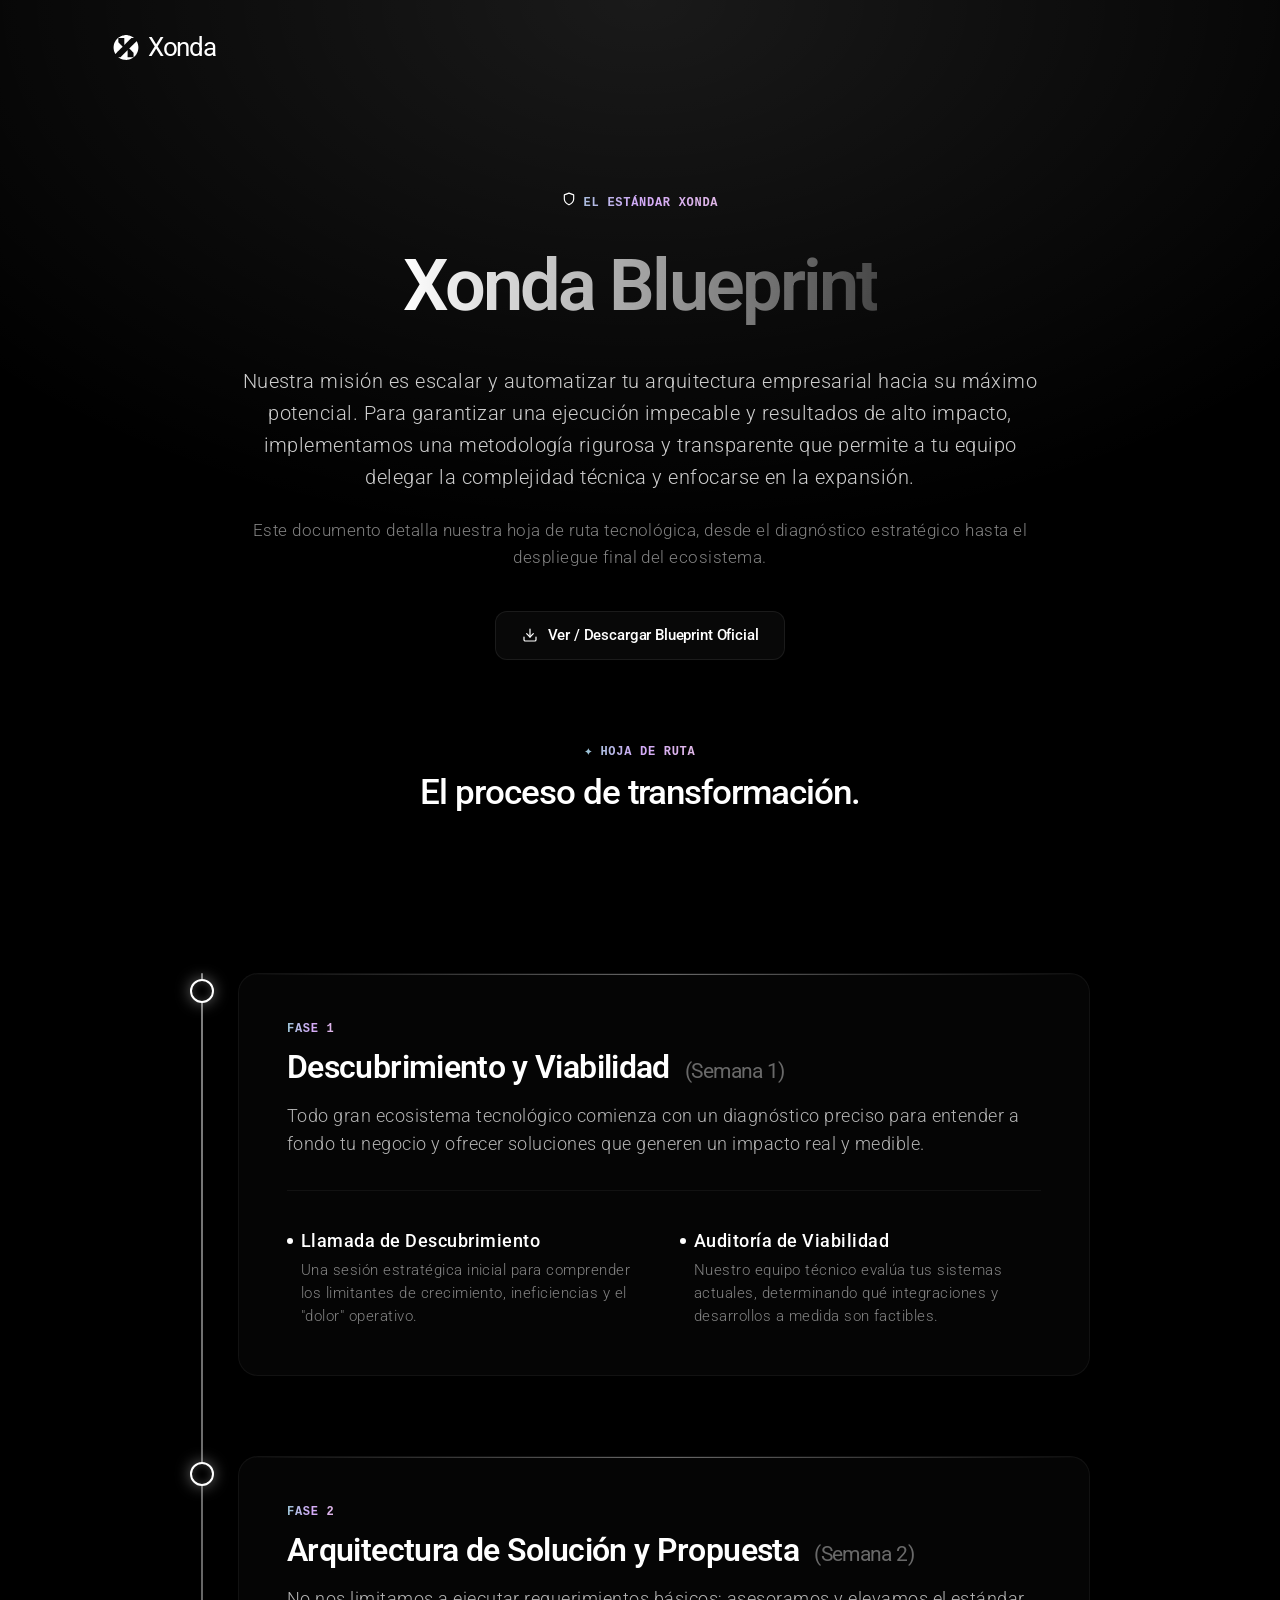
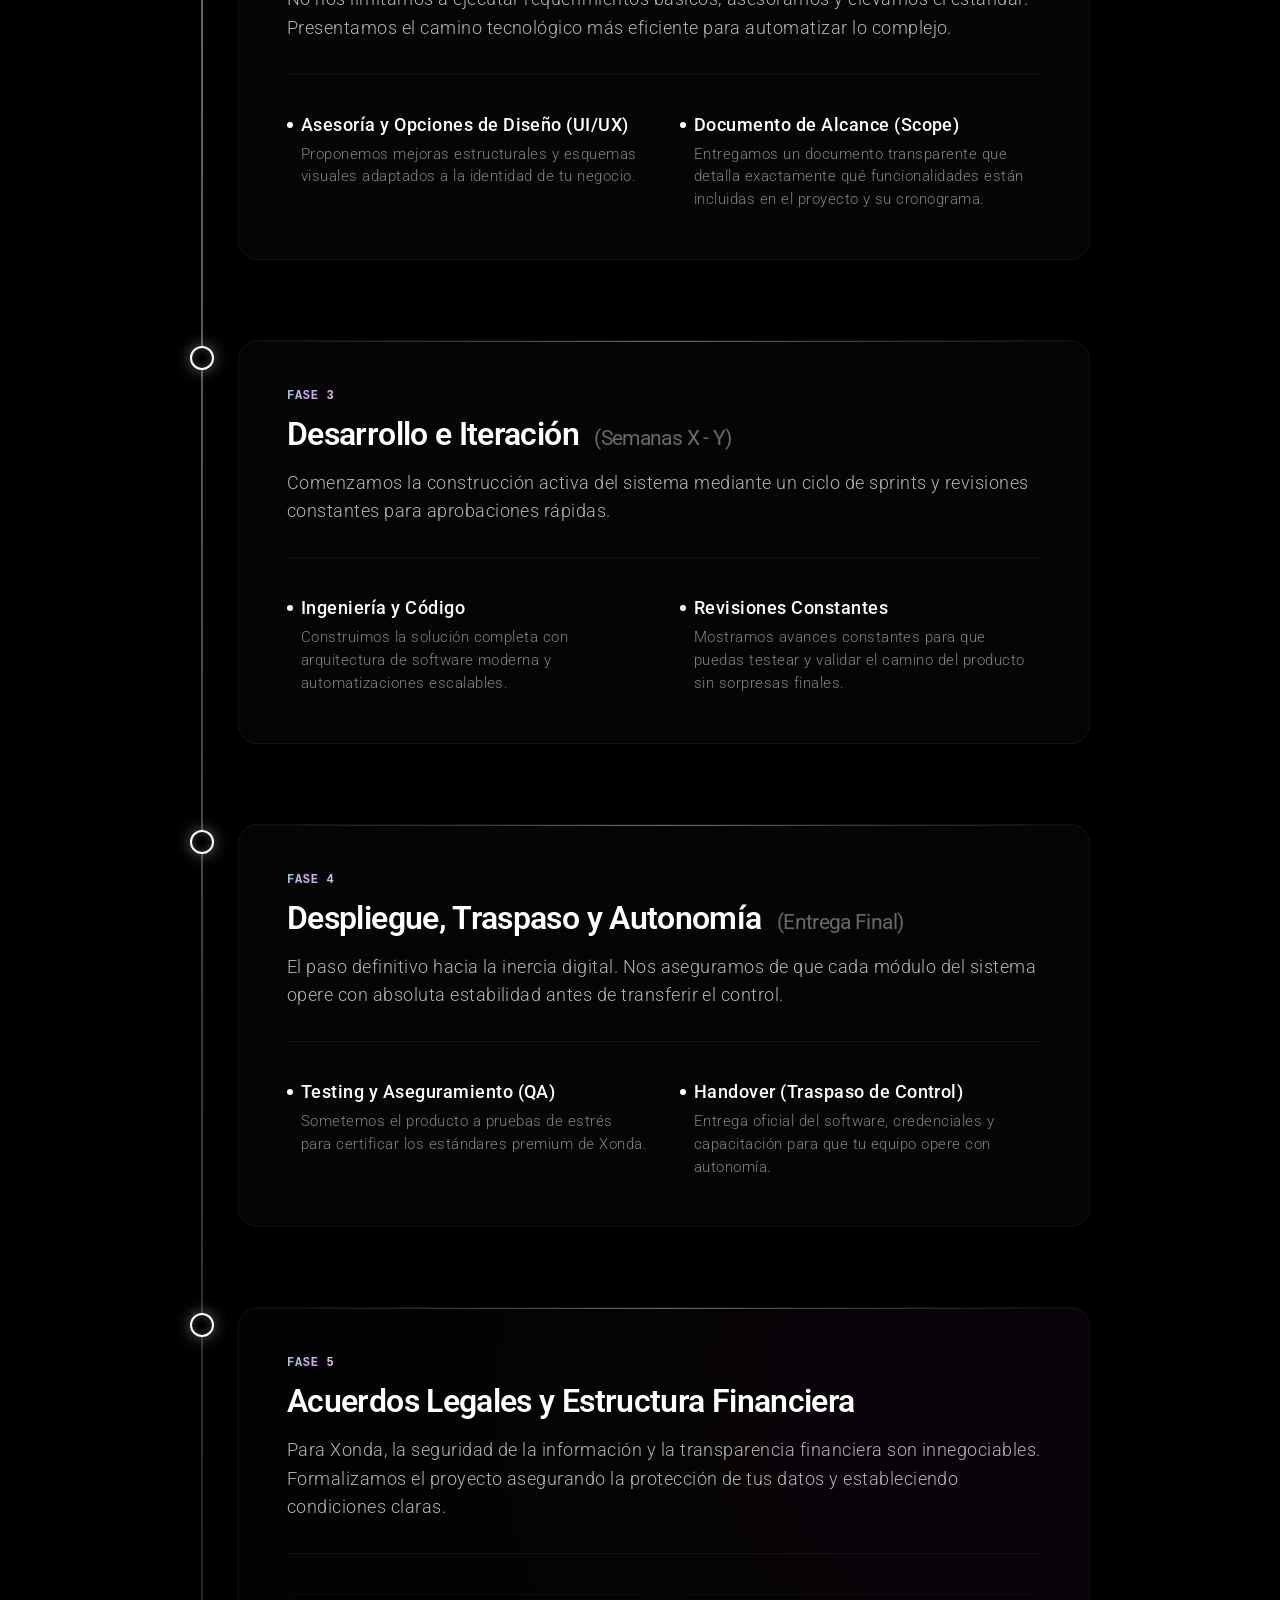
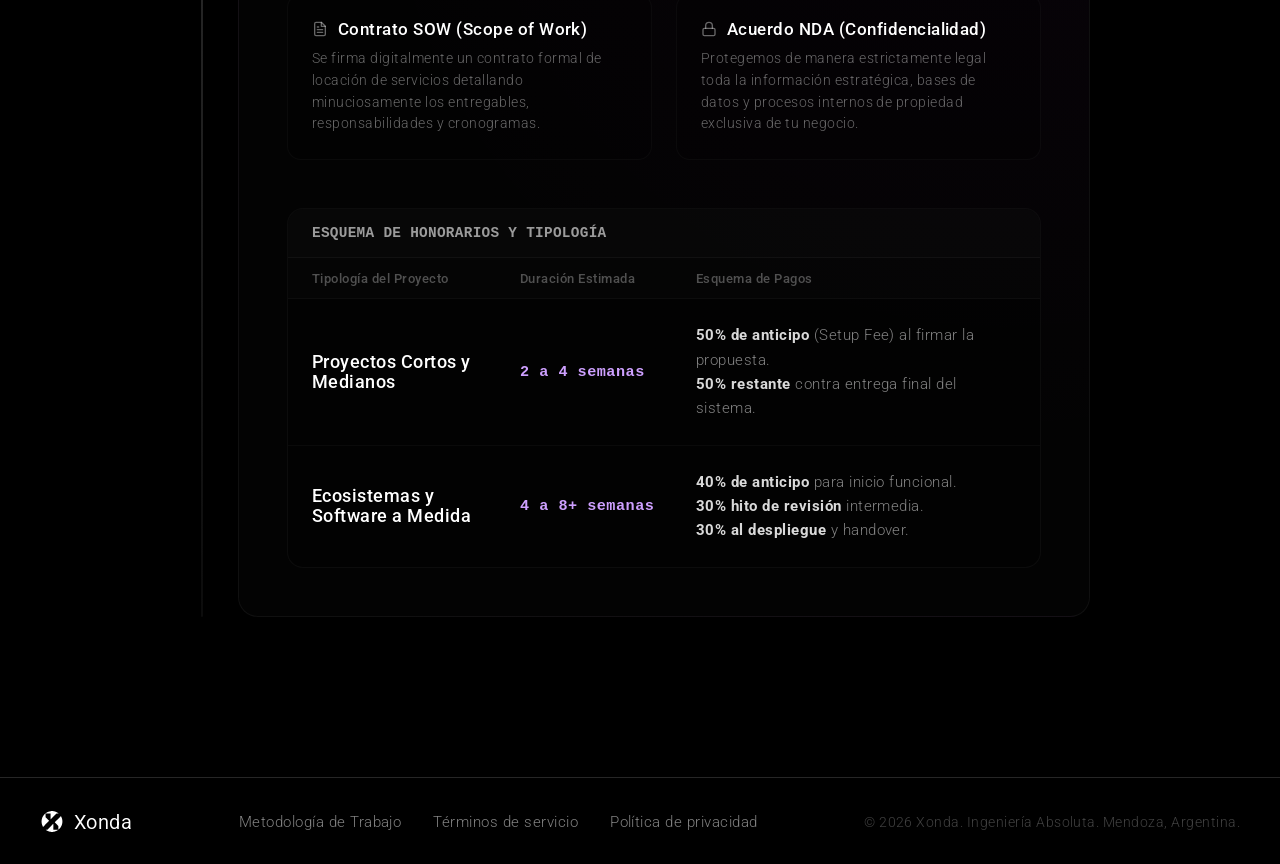
==== commit c50fcd99: "estructura web terminada" ====
--- a/blueprint.html
+++ b/blueprint.html
@@ -47,6 +47,10 @@
                 </svg>
                 Ver / Descargar Blueprint Oficial
             </a>
+            <div class="hoja-de-ruta" style="margin-top: 60px; margin-bottom: 0px; text-align: center; width: 100%; display: flex; flex-direction: column; align-items: center;">
+                <h4 class="solucion-tag-premium" style="margin-bottom: 8px;">✦ Hoja de Ruta</h4>
+                <h2 style="font-size: 2.2rem; color: #fff; font-weight: 500; letter-spacing: -0.03em;">El proceso de transformación.</h2>
+            </div>
         </div>
     </section>
 
--- a/global.css
+++ b/global.css
@@ -8,6 +8,16 @@
     --neon-cyan: #6ff1ff;
     --neon-purple: #cea0ff;
     --cubic-apple: cubic-bezier(0.16, 1, 0.3, 1);
+}
+
+/* =========================================
+   CANDADO DE DESBORDAMIENTO (Anti-Scroll Horizontal)
+========================================= */
+html, body {
+    width: 100%;
+    max-width: 100%;
+    overflow-x: hidden; /* La guillotina: corta todo lo que sobresalga a los lados */
+    position: relative;
 }
 
 *, *::before, *::after {
@@ -57,7 +67,7 @@
 .logo { display: flex; align-items: center; gap: .5rem; text-decoration: none; font-size: 1.6rem; color: var(--text-primary); letter-spacing: -.05em; font-weight: 400; }
 
 .btn-contact, .btn-primary { display: inline-flex; align-items: center; justify-content: center; gap: 1rem; text-decoration: none; transition: all .3s ease; }
-.btn-contact { background: rgba(37, 37, 37, .69); border-radius: 10px; padding: 6px 12px; color: #fff; font-size: 1.35rem; border: 1px solid transparent; }
+.btn-contact { background: linear-gradient(100deg, rgba(35, 35, 42, 0.45) 0%, rgba(5, 5, 7, 0.15) 100%);backdrop-filter: blur(5px); -webkit-backdrop-filter: blur(5px); border-radius: 10px; padding: 6px 12px; color: #fff; font-size: 1.35rem; border: 1px solid transparent; }
 .btn-contact:hover { background: rgba(255, 255, 255, .08); border-color: rgba(255, 255, 255, .2); }
 
 .btn-primary { background: #fff; color: #000; font-weight: 500; font-size: 1.5rem; padding: 16px 36px; border-radius: 8px; }
@@ -104,4 +114,123 @@
     .navbar { padding: 20px 24px; }
     .footer-inner { flex-direction: column; gap: 24px; text-align: center; }
     .footer-links-premium { flex-direction: column; gap: 16px; }
+}
+/* =========================================
+    AJUSTES MÓVILES EXTREMOS (iPhone / Android)
+========================================= */
+@media(max-width: 480px) {
+    /* Achicamos la barra, el logo y el botón de contacto */
+    .navbar { 
+        padding: 15px 20px; 
+    }
+    .logo { 
+        font-size: 1.15rem; /* Logo más sutil */
+    }
+    .btn-contact { 
+        font-size: 0.85rem; /* Letra tamaño app nativa */
+        padding: 8px 12px; 
+        gap: 0.4rem;
+    }
+    .btn-contact svg { /* Si tu botón tiene un ícono adentro */
+        width: 14px; 
+        height: 14px; 
+    }
+
+        /* --- B. FOOTER "ISLA FLOTANTE" (Idéntico a la tarjeta) --- */
+
+    /* Volvemos invisible el fondo negro tradicional que abarcaba de lado a lado */
+    .footer-premium {
+        background: transparent !important;
+        border: none !important;
+        padding: 0 16px 36px 16px !important; /* Margen inferior para que flote */
+    }
+
+    /* Convertimos su contenido interno en la caja flotante */
+    .footer-inner {
+        display: flex !important;
+        flex-direction: column !important;
+        align-items: center !important;
+        justify-content: center !important;
+        text-align: center !important;
+        
+        background: #09090b !important; /* El mismo tono de la tarjeta de contacto */
+        border: 1px solid rgba(255, 255, 255, 0.08) !important;
+        border-radius: 24px !important;
+        padding: 32px 24px !important;
+        gap: 24px !important; 
+        
+        box-shadow: 0 20px 40px rgba(0, 0, 0, 0.9) !important;
+        width: 100% !important;
+        max-width: 385px !important;
+        margin: 0 auto !important;
+    }
+
+    /* Logo arriba */
+    .footer-logo-premium {
+        margin: 0 !important;
+        font-size: 1.4rem !important;
+    }
+
+    /* Botones/Links abajo en dos columnas o fila limpia */
+    .footer-links-premium {
+        display: flex !important;
+        flex-direction: row !important;
+        flex-wrap: wrap !important;
+        justify-content: center !important;
+        gap: 20px !important;
+        width: 100% !important;
+    }
+
+    .footer-links-premium a {
+        font-size: 0.9rem !important;
+        color: rgba(255, 255, 255, 0.65) !important;
+    }
+
+    .copyright-premium {
+        font-size: 0.75rem !important;
+        color: rgba(255, 255, 255, 0.3) !important;
+        margin-top: 4px !important;
+    }
+
+}
+
+/* --- A. UNIFICACIÓN DE MINITÍTULOS (PC y Móvil) --- */
+.solucion-tag-premium, 
+.card-mini-title-premium, 
+[class*="mini-title"] {
+    font-family: monospace !important;
+    font-size: 0.75rem !important; /* Tamaño idéntico para todos */
+    font-weight: 600 !important;
+    text-transform: uppercase !important;
+    letter-spacing: 0.06em !important;
+    background: linear-gradient(90deg, #9cc5d6 0%, #d3aaf8 50%, #dfb7e6 100%) !important;
+    -webkit-background-clip: text !important;
+    -webkit-text-fill-color: transparent !important;
+    background-clip: text !important;
+    white-space: nowrap !important;
+}
+
+@media screen and (max-width: 480px) {
+    .solucion-tag-premium, 
+    .card-mini-title-premium {
+        font-size: 0.65rem !important; /* Pequeña reducción para que entre en 320px */
+        letter-spacing: 0.03em !important;
+    }
+}
+
+.solucion-tag-premium,
+.card-mini-title-premium,
+.phase-number {
+    font-family: monospace !important;
+    font-size: 0.75rem !important; 
+    font-weight: 600 !important;
+    text-transform: uppercase !important;
+    letter-spacing: 0.06em !important;
+    background: linear-gradient(90deg, #9cc5d6 0%, #d3aaf8 50%, #dfb7e6 100%) !important;
+    -webkit-background-clip: text !important;
+    -webkit-text-fill-color: transparent !important;
+    background-clip: text !important;
+    white-space: nowrap !important;
+    margin-bottom: 12px !important;
+    display: inline-block !important;
 }
--- a/blueprint.css
+++ b/blueprint.css
@@ -109,4 +109,126 @@
     .timeline-line { left: 9px; }
     .timeline-content { padding: 2rem; }
     .header-row { display: none; }
+}
+
+@media screen and (max-width: 480px) {
+    /* --- D. SASTRERÍA BLUEPRINT MÓVIL --- */
+    
+    /* 1. Reducimos el tope inmenso del título principal */
+    .blueprint-hero, /* Cambia por tu clase real del hero */
+    .seccion-blueprint-inicio { 
+        padding-top: 100px !important; /* Subimos el título a la zona visible */
+    }
+
+    /* 2. Pegamos la línea de tiempo al borde físico izquierdo de la pantalla */
+    .timeline-container, /* Reemplaza por tu contenedor de la línea */
+    .hoja-ruta-wrapper {
+        margin-top: 0;
+        padding-top: 0;
+        padding-left: 0 !important;
+        margin-left: 0 !important;
+        width: 100vw !important; /* Forzamos ancho total */
+        position: relative !important;
+        left: -12px !important; /* Compensa el padding general del body si lo hay */
+    }
+
+    /* La línea vertical brillante */
+    .timeline-line, 
+    .linea-vertical {
+        left: 0 !important;
+    }
+
+    /* Las bolitas luminosas (Mitad adentro, mitad afuera) */
+    .timeline-dot,
+    .circulo-fase {
+        left: 0 !important;
+        transform: translateX(-50%) !important;
+    }
+
+    /* 3. Ensanchamos las tarjetas de Fase */
+    .timeline-card,
+    .fase-card {
+        width: calc(100vw - 16px) !important; /* 100% de la pantalla menos el margen de la línea */
+        margin-left: 20px !important; /* Se alejan un poquito de la línea */
+        padding: 24px 20px !important; /* Más respiro interno */
+        box-sizing: border-box !important;
+    }
+    
+}
+
+/* =================================================================
+   17. PULIDO FINAL (Blueprint, Minitítulos y Carrusel)
+================================================================= */
+
+@media screen and (max-width: 480px) {
+    /* Achicamos la letra para que entre perfecto en 320px (iPhone SE/16) */
+    .solucion-tag-premium,
+    .card-mini-title-premium,
+    .phase-number {
+        font-size: 1rem !important;
+        letter-spacing: 0.03em !important;
+    }
+
+    /* --- B. BLUEPRINT: HERO MÁS COMPACTO --- */
+    .blueprint-hero {
+        min-height: 0 !important; /* Matamos el 50vh que dejaba tanto vacío */
+        padding: 100px 20px 20px !important; /* Lo empujamos hacia arriba */
+    }
+
+    .blueprint-title {
+        font-size: 2.8rem !important;
+    }
+
+    /* El subtítulo "Hoja de Ruta" que agregaste lo subimos un poquito */
+    .hoja-de-ruta {
+        margin-top: 30px !important; 
+    }
+
+/* --- C. BLUEPRINT: LÍNEA AL BORDE Y TARJETAS GIGANTES --- */
+    
+    .timeline-section {
+        padding: 30px 0 80px !important; 
+        overflow: hidden !important; 
+    }
+
+    .timeline-container {
+        padding-left: 0 !important;
+        margin-left: 0 !important;
+        width: 100% !important;
+    }
+
+    /* Movemos la línea 12px hacia la derecha para que no se la trague el marco del iPhone */
+    .timeline-line {
+        left: 12px !important;
+    }
+
+    /* El círculo se clava exactamente sobre la línea (a los 12px) */
+    .timeline-dot {
+        left: 12px !important;
+        transform: translateX(-50%) !important;
+        width: 18px !important; 
+        height: 18px !important;
+    }
+
+    /* Las tarjetas respetan los 12px de la línea y usan todo el espacio sobrante */
+    /* 4. Las tarjetas rozando el límite derecho absoluto */
+    .timeline-content {
+        width: calc(100% - 34px) !important; /* 28px a la izq + solo 6px a la derecha = 34px */
+        margin-left: 28px !important; 
+        padding: 24px 16px !important; /* Reduje 2px el padding interno para que el texto tenga aún más lugar */
+    }
+
+    .timeline-content h3 {
+        font-size: 1.5rem !important;
+        line-height: 1.2 !important;
+    }
+    
+    .timeline-content h3 span {
+        display: block !important;
+        margin-left: 0 !important;
+        margin-top: 4px !important;
+        font-size: 0.9rem !important;
+    }
+
+
 }
